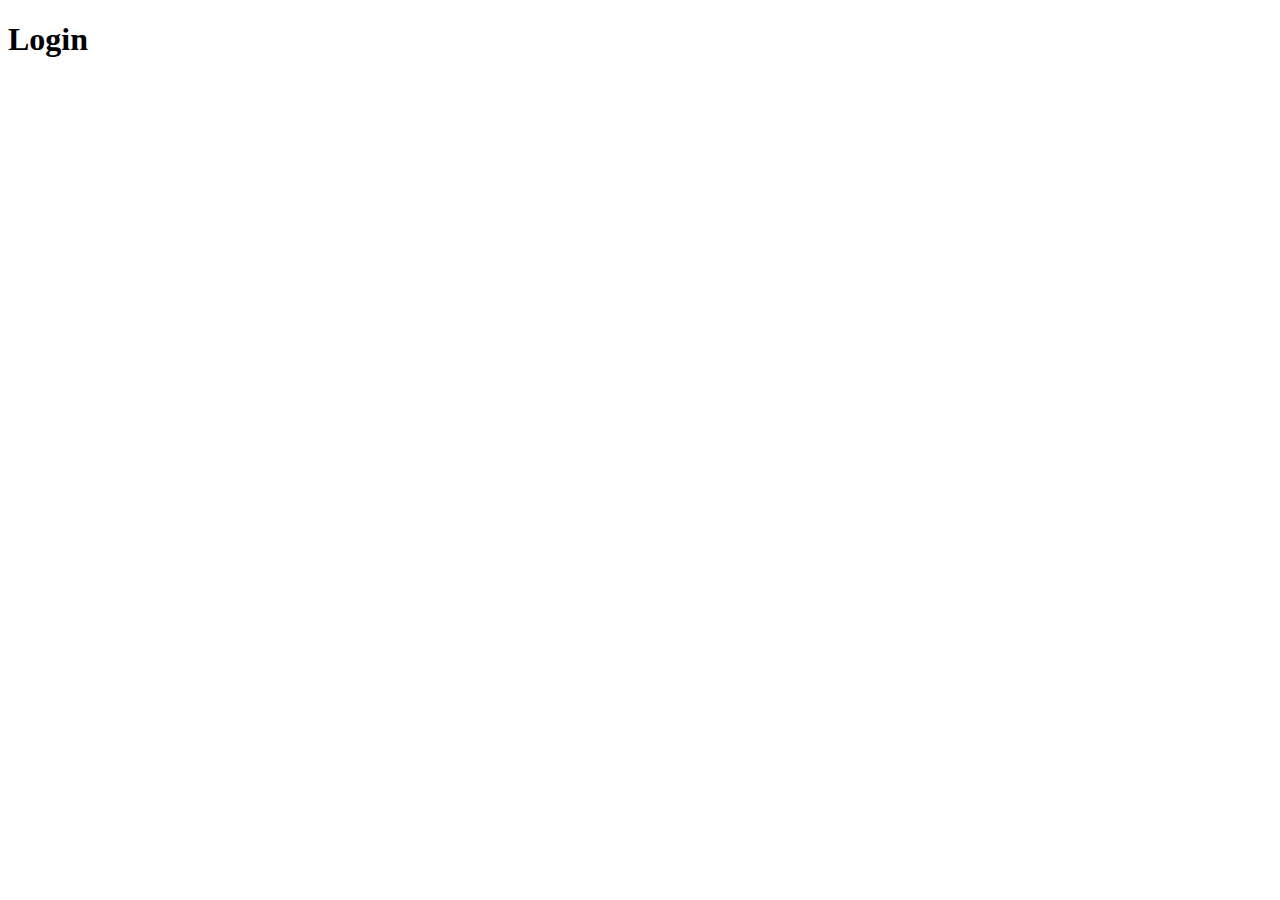
==== index.html @ 92e37a19 "Add: Start Project" ====
<!DOCTYPE html>
<html lang="en">
<head>
    <meta charset="UTF-8">
    <meta name="viewport" content="width=device-width, initial-scale=1.0">
    <title>Login</title>
</head>
<body>
    <h1>Login</h1>
</body>
</html>
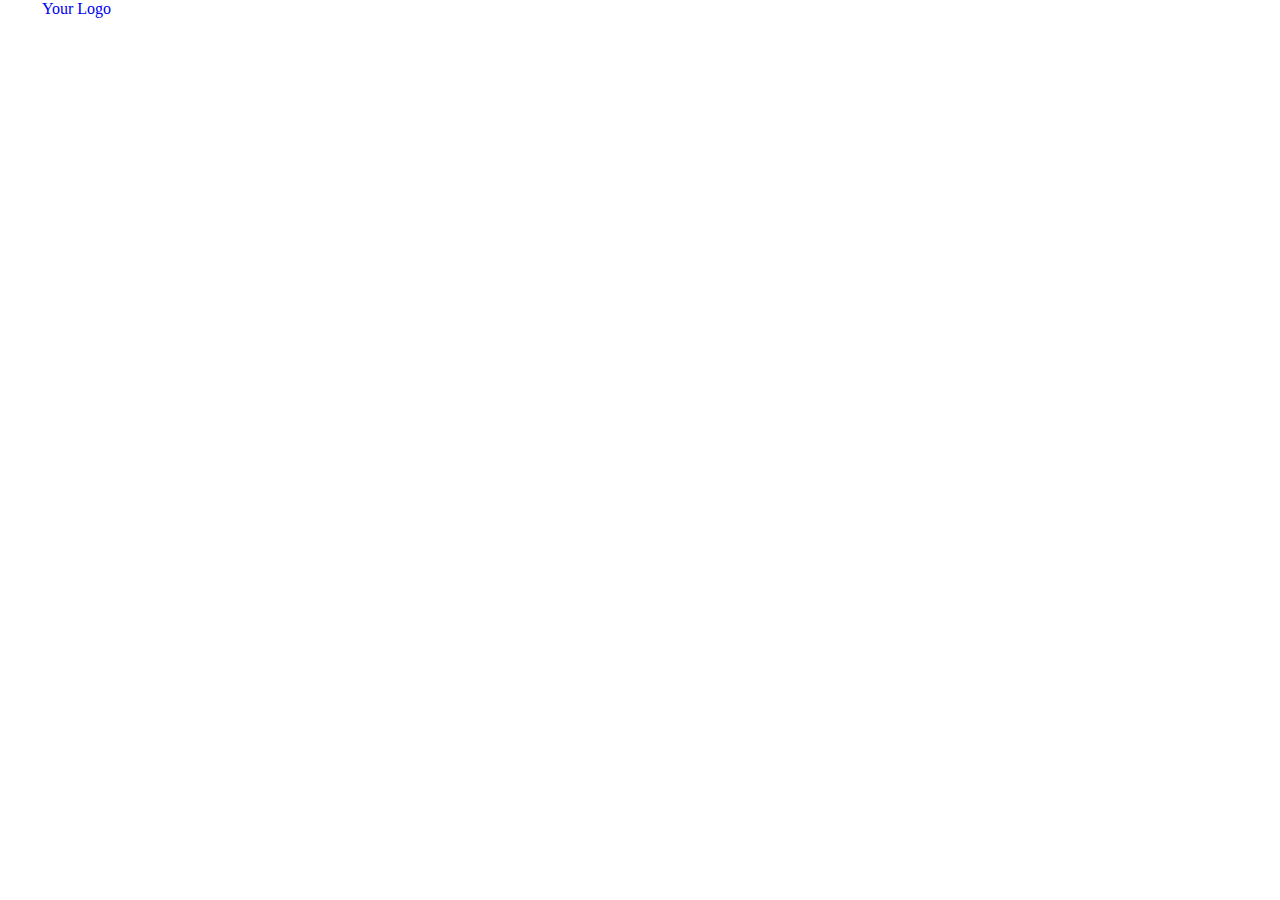
==== commit 17614437: "Add: Header" ====
--- a/index.html
+++ b/index.html
@@ -4,8 +4,13 @@
     <meta charset="UTF-8">
     <meta name="viewport" content="width=device-width, initial-scale=1.0">
     <title>Login</title>
+    <link rel="stylesheet" href="assets/styles/main.css">
 </head>
 <body>
-    <h1>Login</h1>
+    <header>
+        <div class="container">
+        <a href="#">Your Logo</a>
+        </div>
+    </header>
 </body>
 </html>--- a/assets/styles/main.css
+++ b/assets/styles/main.css
@@ -0,0 +1,18 @@
+*{
+    margin: 0;
+    padding: 0;
+    text-decoration: none;
+    outline: none;
+    border: none;
+}
+img{
+    max-width: 100%;
+}
+.container{
+    padding:0  42px;
+    margin: auto;
+}
+/* 
+header{
+    padding: 30px 0;
+} */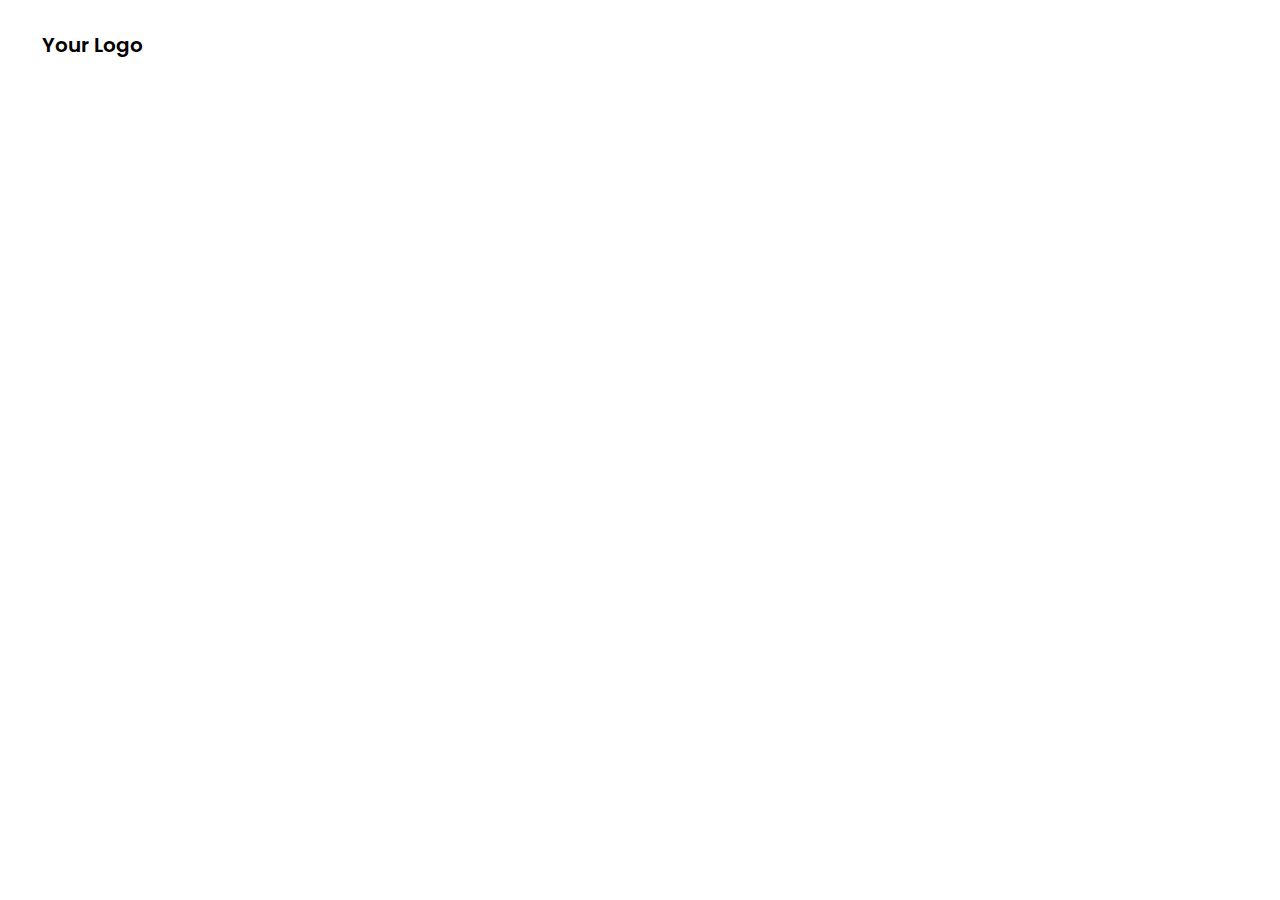
==== commit a0c68d47: "Add: Header Style" ====
--- a/index.html
+++ b/index.html
@@ -4,6 +4,9 @@
     <meta charset="UTF-8">
     <meta name="viewport" content="width=device-width, initial-scale=1.0">
     <title>Login</title>
+    <link rel="preconnect" href="https://fonts.googleapis.com">
+    <link rel="preconnect" href="https://fonts.gstatic.com" crossorigin>
+    <link href="https://fonts.googleapis.com/css2?family=Inter:ital,opsz,wght@0,14..32,100..900;1,14..32,100..900&family=Lato:ital,wght@0,100;0,300;0,400;0,700;0,900;1,100;1,300;1,400;1,700;1,900&family=Newsreader:ital,opsz,wght@0,6..72,200..800;1,6..72,200..800&family=Poppins:ital,wght@0,100;0,200;0,300;0,400;0,500;0,600;0,700;0,800;0,900;1,100;1,200;1,300;1,400;1,500;1,600;1,700;1,800;1,900&family=Rubik:ital,wght@0,300..900;1,300..900&display=swap" rel="stylesheet">
     <link rel="stylesheet" href="assets/styles/main.css">
 </head>
 <body>
--- a/assets/styles/main.css
+++ b/assets/styles/main.css
@@ -4,6 +4,13 @@
     text-decoration: none;
     outline: none;
     border: none;
+    /* font-family: "Poppins", serif; */
+}
+:root{
+    --white:#ffffff;
+    --black:#000000;
+    --slateblue:#4D47C3;
+    --shadow:rgba(77, 71, 195, 0.4);
 }
 img{
     max-width: 100%;
@@ -12,7 +19,12 @@
     padding:0  42px;
     margin: auto;
 }
-/* 
 header{
     padding: 30px 0;
-} */+}
+header .container a{
+    font-family: "Poppins", serif;
+    font-size: 20px;
+    font-weight: 600;
+    color: var(--black);
+}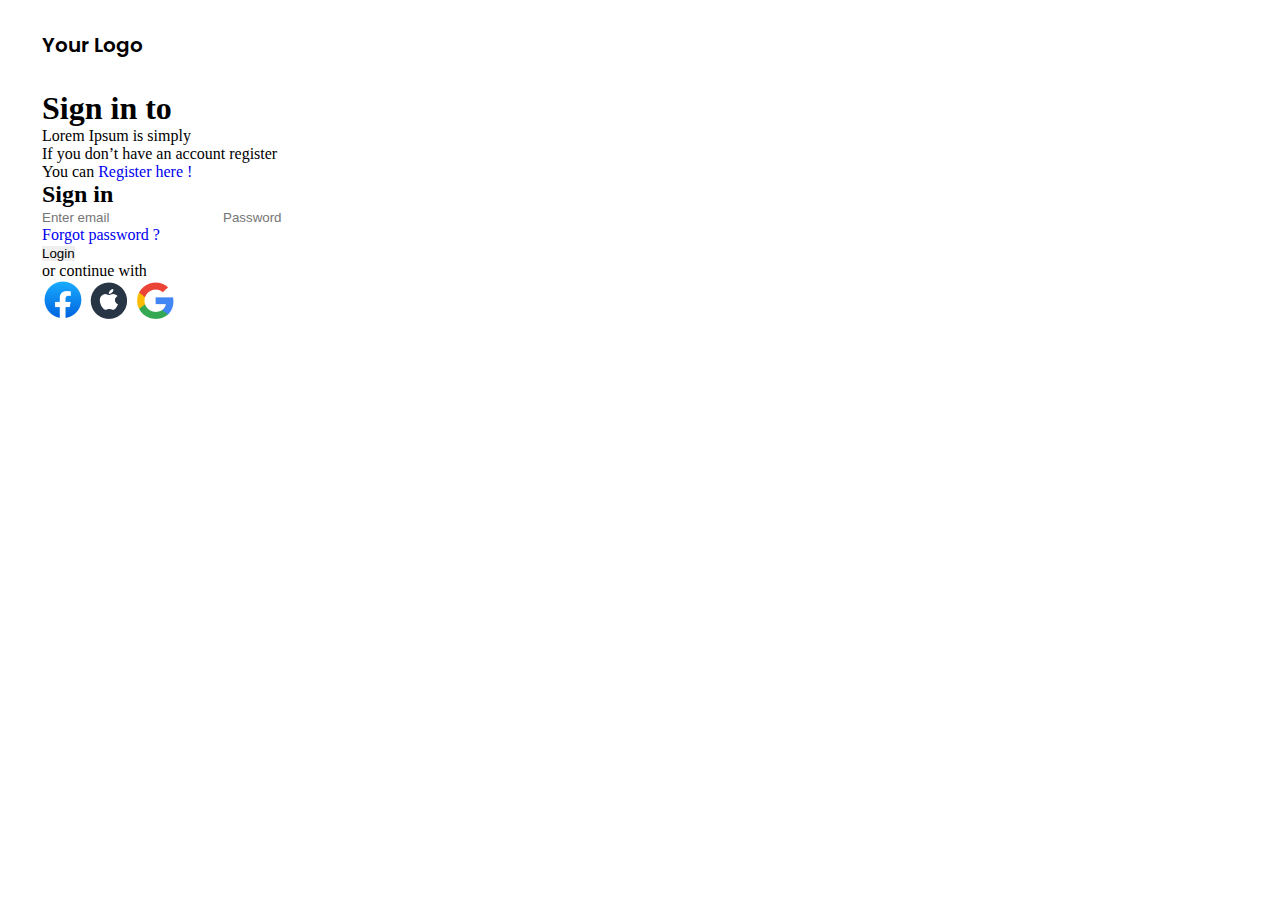
==== commit fa7624a3: "Add: Login Section" ====
--- a/index.html
+++ b/index.html
@@ -15,5 +15,33 @@
         <a href="#">Your Logo</a>
         </div>
     </header>
+    <main>
+        <section class="Login">
+            <div class="container">
+                <div class="content-box">
+                    <h1>Sign in to </h1>
+                    <p>Lorem Ipsum is simply </p>
+                    <p>If you don’t have an account register <br>You can <a href="signup.html">Register here !</a></p>
+                </div>
+                <div class="form-box">
+                    <h2>Sign in</h2>
+                    <form action="">
+                        <input type="email" name="username" autofocus placeholder="Enter email">
+                        <input type="password" name="password"  placeholder="Password">
+                        <div class="forgot-password"><a href="#">Forgot password ?</a></div>
+                        <input type="submit" value="Login">
+                    </form>
+                    <div class="thirdparty">
+                        <p>or continue with</p>
+                        <div class="icons">
+                            <img src="assets/icons/Facebook.webp" alt="">
+                            <img src="assets/icons/apple.webp" alt="">
+                            <img src="assets/icons/google.webp" alt="">
+                        </div>
+                    </div>
+                </div>
+            </div>
+        </section>
+    </main>
 </body>
 </html>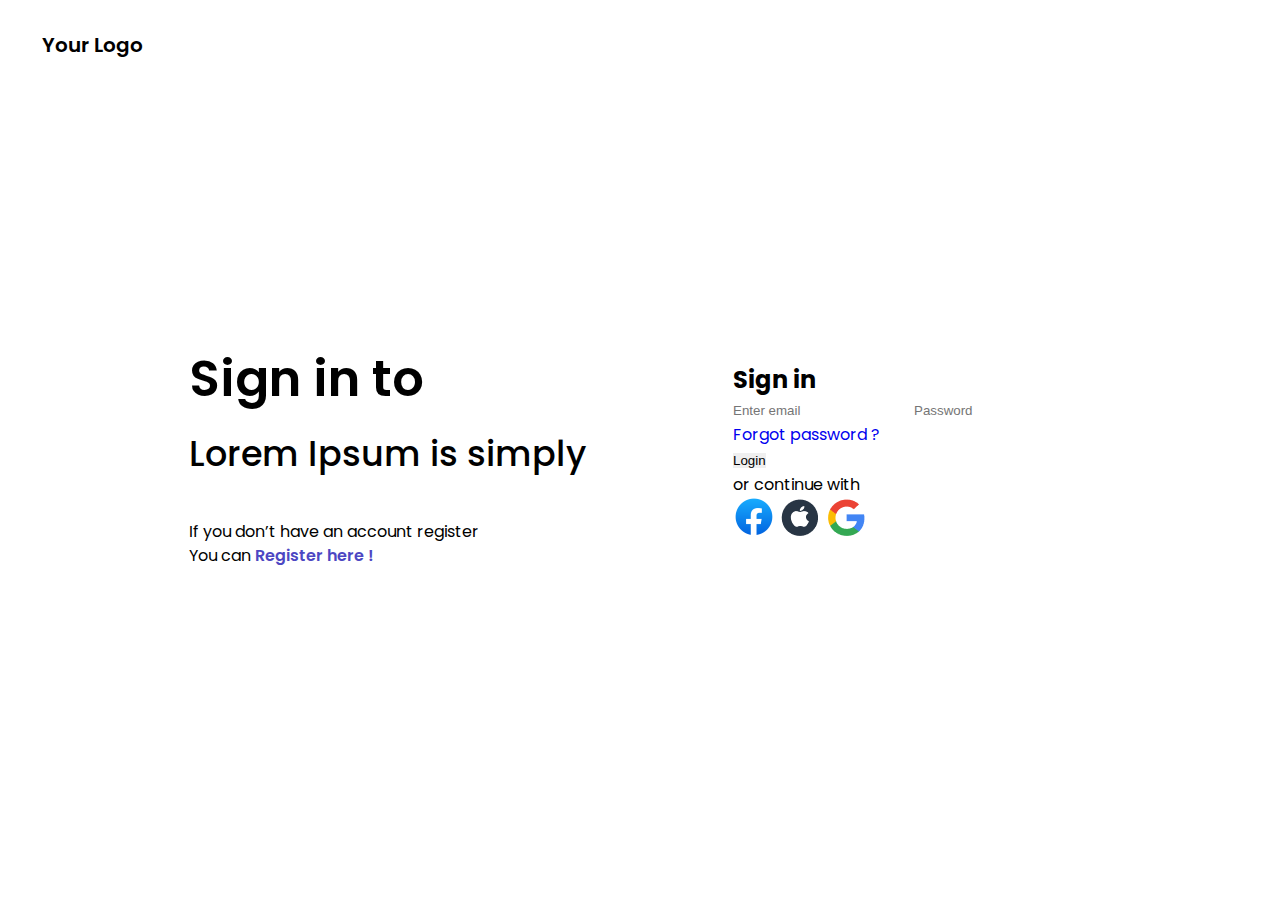
==== commit c922023b: "Add: Styling ToContent Box" ====
--- a/index.html
+++ b/index.html
@@ -16,12 +16,14 @@
         </div>
     </header>
     <main>
-        <section class="Login">
+        <section class="login">
             <div class="container">
                 <div class="content-box">
+                    <div class="heading">
                     <h1>Sign in to </h1>
-                    <p>Lorem Ipsum is simply </p>
-                    <p>If you don’t have an account register <br>You can <a href="signup.html">Register here !</a></p>
+                    <p>Lorem Ipsum is simply</p>
+                    </div>
+                    <p class="explain">If you don’t have an account register <br>You can <a href="signup.html">Register here !</a></p>
                 </div>
                 <div class="form-box">
                     <h2>Sign in</h2>
--- a/assets/styles/main.css
+++ b/assets/styles/main.css
@@ -21,10 +21,42 @@
 }
 header{
     padding: 30px 0;
+    /* background-color: #4D47C3; */
 }
 header .container a{
     font-family: "Poppins", serif;
     font-size: 20px;
     font-weight: 600;
     color: var(--black);
+}
+.login{
+    padding: 40px 0;
+    background-color: var(--white);
+    /* background-color: rgb(42, 65, 165); */
+}
+.login .container{
+    display: flex;
+    align-items: center;
+    justify-content: space-evenly;
+    min-height: 72vh;
+    font-family: "Poppins", serif;
+}
+.login .container .content-box h1{
+    font-size: 50px;
+    font-weight: 600;
+}
+.login .container .content-box  .heading p{
+    margin:10px 0 40px 0;
+    font-size: 35px;
+    font-weight: 500;
+}
+.login .container .content-box>p{
+    line-height: 24px;
+    font-size: 16px;
+    font-weight: 400;
+}
+.login .container .content-box p a{
+    font-size: 16px;
+    font-weight: 600;
+    color: var(--slateblue);
 }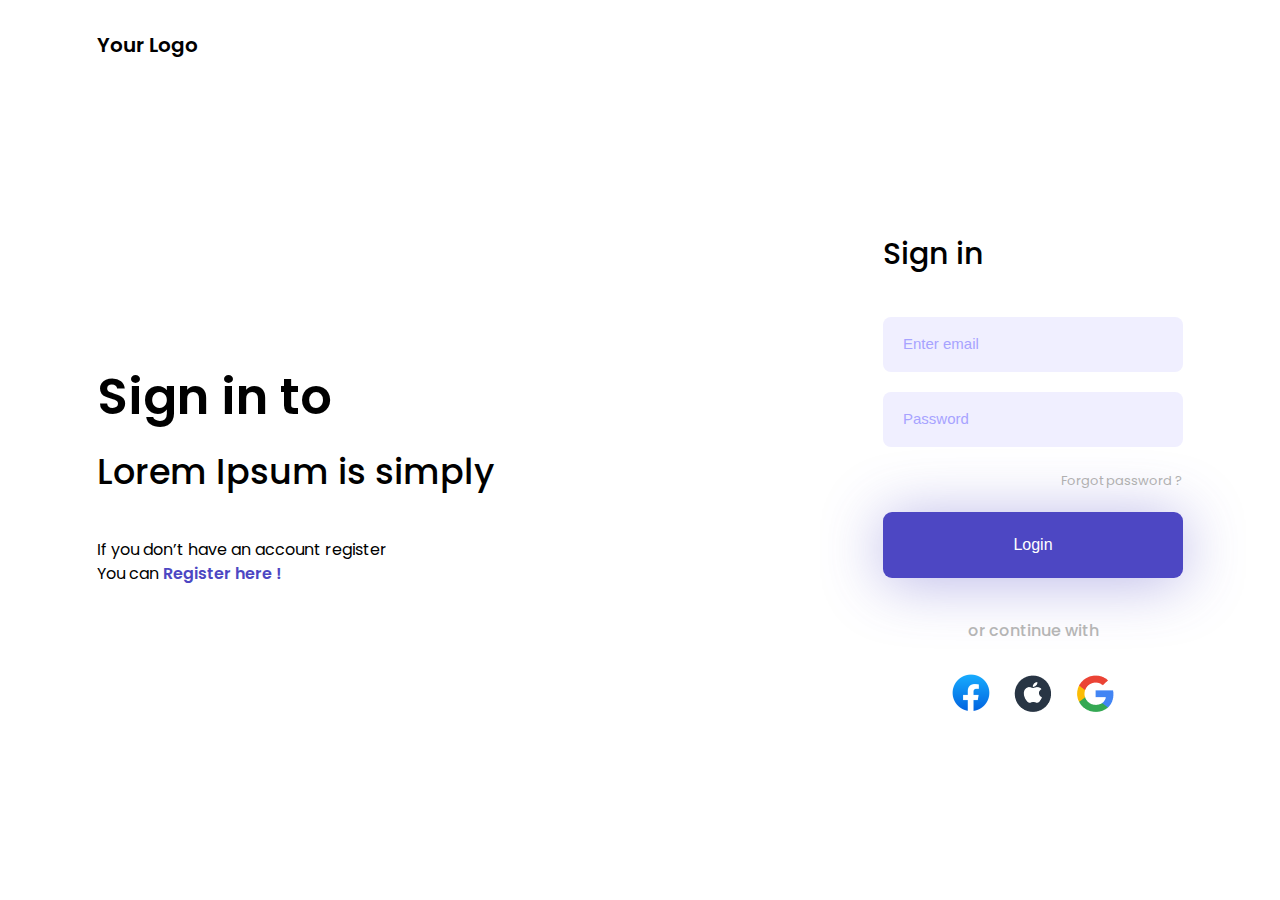
==== commit 41a078a0: "Add: Style To Form Box" ====
--- a/index.html
+++ b/index.html
@@ -27,7 +27,7 @@
                 </div>
                 <div class="form-box">
                     <h2>Sign in</h2>
-                    <form action="">
+                    <form method="post">
                         <input type="email" name="username" autofocus placeholder="Enter email">
                         <input type="password" name="password"  placeholder="Password">
                         <div class="forgot-password"><a href="#">Forgot password ?</a></div>
--- a/assets/styles/main.css
+++ b/assets/styles/main.css
@@ -1,6 +1,7 @@
 *{
     margin: 0;
     padding: 0;
+    box-sizing: border-box;
     text-decoration: none;
     outline: none;
     border: none;
@@ -11,6 +12,10 @@
     --black:#000000;
     --slateblue:#4D47C3;
     --shadow:rgba(77, 71, 195, 0.4);
+    --cornflowerblue:#A7A3FF;
+    --lavender:#F0EFFF;
+    --darkgray:#B0B0B0;
+    --silver:#B5B5B5;
 }
 img{
     max-width: 100%;
@@ -19,9 +24,23 @@
     padding:0  42px;
     margin: auto;
 }
+@media (min-width: 768px) {
+    .container {
+    width: 750px;
+    }
+  }
+  @media (min-width: 992px) {
+    .container {
+    width: 970px;
+    }
+  }
+  @media (min-width: 1200px) {
+    .container {
+    width: 1170px;
+    }
+  }
 header{
     padding: 30px 0;
-    /* background-color: #4D47C3; */
 }
 header .container a{
     font-family: "Poppins", serif;
@@ -30,15 +49,13 @@
     color: var(--black);
 }
 .login{
-    padding: 40px 0;
     background-color: var(--white);
-    /* background-color: rgb(42, 65, 165); */
 }
 .login .container{
     display: flex;
     align-items: center;
-    justify-content: space-evenly;
-    min-height: 72vh;
+    justify-content: space-between;
+    min-height:85vh;
     font-family: "Poppins", serif;
 }
 .login .container .content-box h1{
@@ -59,4 +76,70 @@
     font-size: 16px;
     font-weight: 600;
     color: var(--slateblue);
+}
+.login .container .form-box{
+    display: flex;
+    flex-direction: column;
+    gap: 20px;
+}
+.login .container .form-box h2{
+    font-size: 30px;
+    font-weight: 500;
+    color: var(--black);
+}
+.login .container .form-box form input:not(input[type="submit"]){
+    display:block;
+    width: 100%;
+    min-width: 300px;
+    margin: 20px 0;
+    padding: 20px;
+    border-radius: 8px;
+    background-color: var(--lavender);
+}
+.login .container .form-box form input[type="submit"]{
+    display:block;
+    width: 100%;
+    margin: 20px 0;
+    padding: 24px;
+    font-size: 16px;
+    font-weight: 500;
+    border-radius: 9px;
+    background-color: var(--slateblue);
+    color: var(--white);
+    box-shadow: 0px 4px 61px 0 var(--shadow);
+}
+.login .container .form-box form input::placeholder{
+    font-size: 15px;
+    font-weight: 400;
+    color: var(--cornflowerblue);
+}
+.login .container .form-box form .forgot-password{
+    text-align: end;
+}
+.login .container .form-box form .forgot-password a{
+    display: inline-block;
+    font-size: 13px;
+    font-weight: 400;
+    color: var(--darkgray);
+}
+.login .container .form-box .thirdparty{
+    display: flex;
+    flex-direction: column;
+    align-items: center;
+    gap: 30px;
+}
+.login .container .form-box .thirdparty p{
+    font-size: 16px;
+    font-weight: 500;
+    color: var(--silver);
+}
+.login .container .form-box .thirdparty .icons{
+    display: inline-flex;
+    gap: 20px;
+}
+@media (max-width:768px) {
+    .login .container{
+        flex-wrap: wrap;
+        justify-content:center;
+    }
 }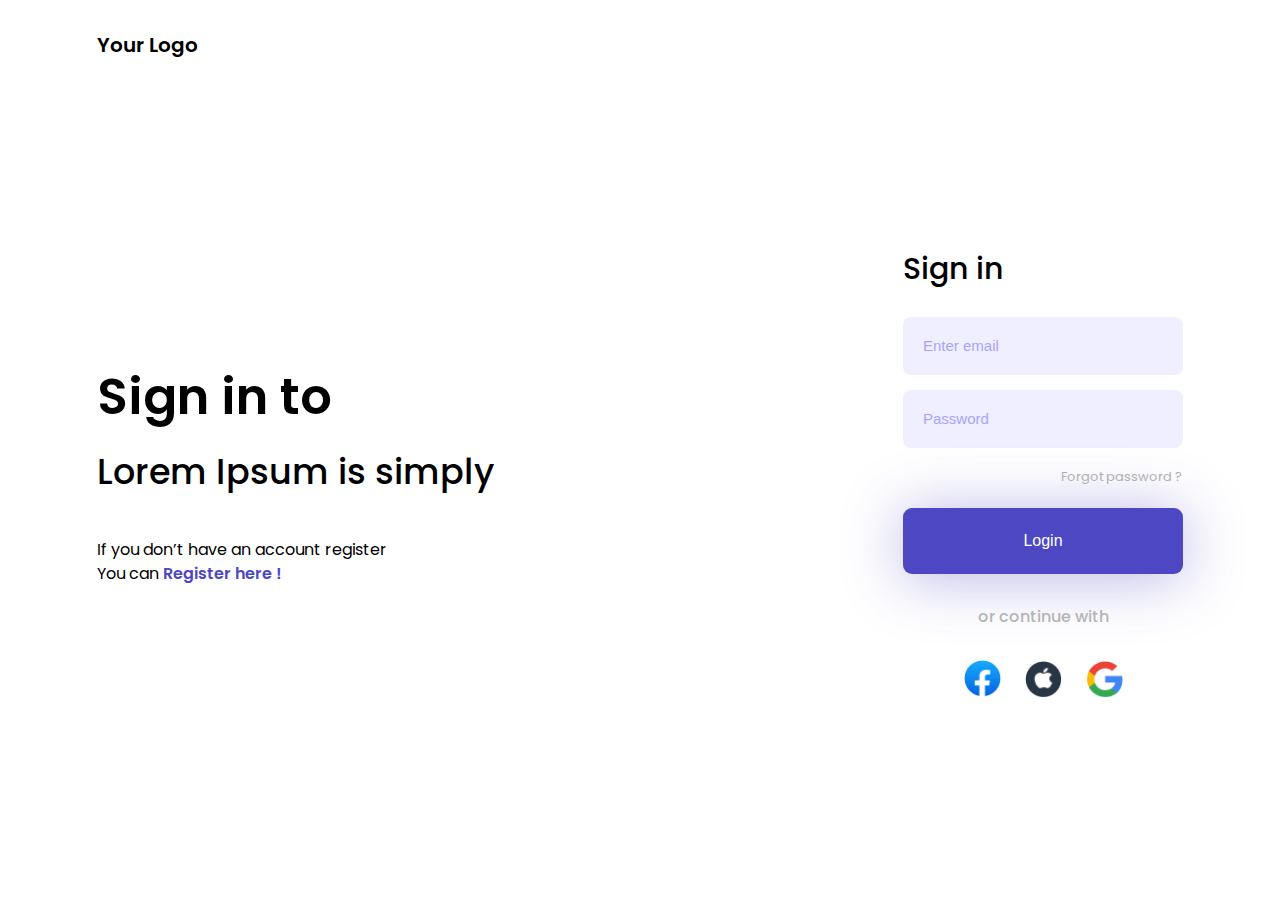
==== commit f029a529: "Add: Sign UP Page" ====
--- a/index.html
+++ b/index.html
@@ -28,7 +28,7 @@
                 <div class="form-box">
                     <h2>Sign in</h2>
                     <form method="post">
-                        <input type="email" name="username" autofocus placeholder="Enter email">
+                        <input type="email" name="email" autofocus placeholder="Enter email">
                         <input type="password" name="password"  placeholder="Password">
                         <div class="forgot-password"><a href="#">Forgot password ?</a></div>
                         <input type="submit" value="Login">
--- a/assets/styles/main.css
+++ b/assets/styles/main.css
@@ -23,27 +23,27 @@
 .container{
     padding:0  42px;
     margin: auto;
+    font-family: "Poppins", serif;
 }
 @media (min-width: 768px) {
     .container {
     width: 750px;
     }
-  }
-  @media (min-width: 992px) {
+}
+@media (min-width: 992px) {
     .container {
     width: 970px;
     }
-  }
-  @media (min-width: 1200px) {
+}
+@media (min-width: 1200px) {
     .container {
     width: 1170px;
     }
-  }
+}
 header{
     padding: 30px 0;
 }
 header .container a{
-    font-family: "Poppins", serif;
     font-size: 20px;
     font-weight: 600;
     color: var(--black);
@@ -55,6 +55,7 @@
     display: flex;
     align-items: center;
     justify-content: space-between;
+    gap: 30px;
     min-height:85vh;
     font-family: "Poppins", serif;
 }
@@ -80,7 +81,7 @@
 .login .container .form-box{
     display: flex;
     flex-direction: column;
-    gap: 20px;
+    gap: 10px;
 }
 .login .container .form-box h2{
     font-size: 30px;
@@ -89,12 +90,14 @@
 }
 .login .container .form-box form input:not(input[type="submit"]){
     display:block;
-    width: 100%;
-    min-width: 300px;
-    margin: 20px 0;
+    width: 280px;
+    margin: 15px 0;
     padding: 20px;
+    font-size: 16px;
+    font-weight: 600;
     border-radius: 8px;
     background-color: var(--lavender);
+    color: var(--black);
 }
 .login .container .form-box form input[type="submit"]{
     display:block;
@@ -137,6 +140,9 @@
     display: inline-flex;
     gap: 20px;
 }
+.login .container .form-box .thirdparty .icons img{
+    width: 41px;
+}
 @media (max-width:768px) {
     .login .container{
         flex-wrap: wrap;
